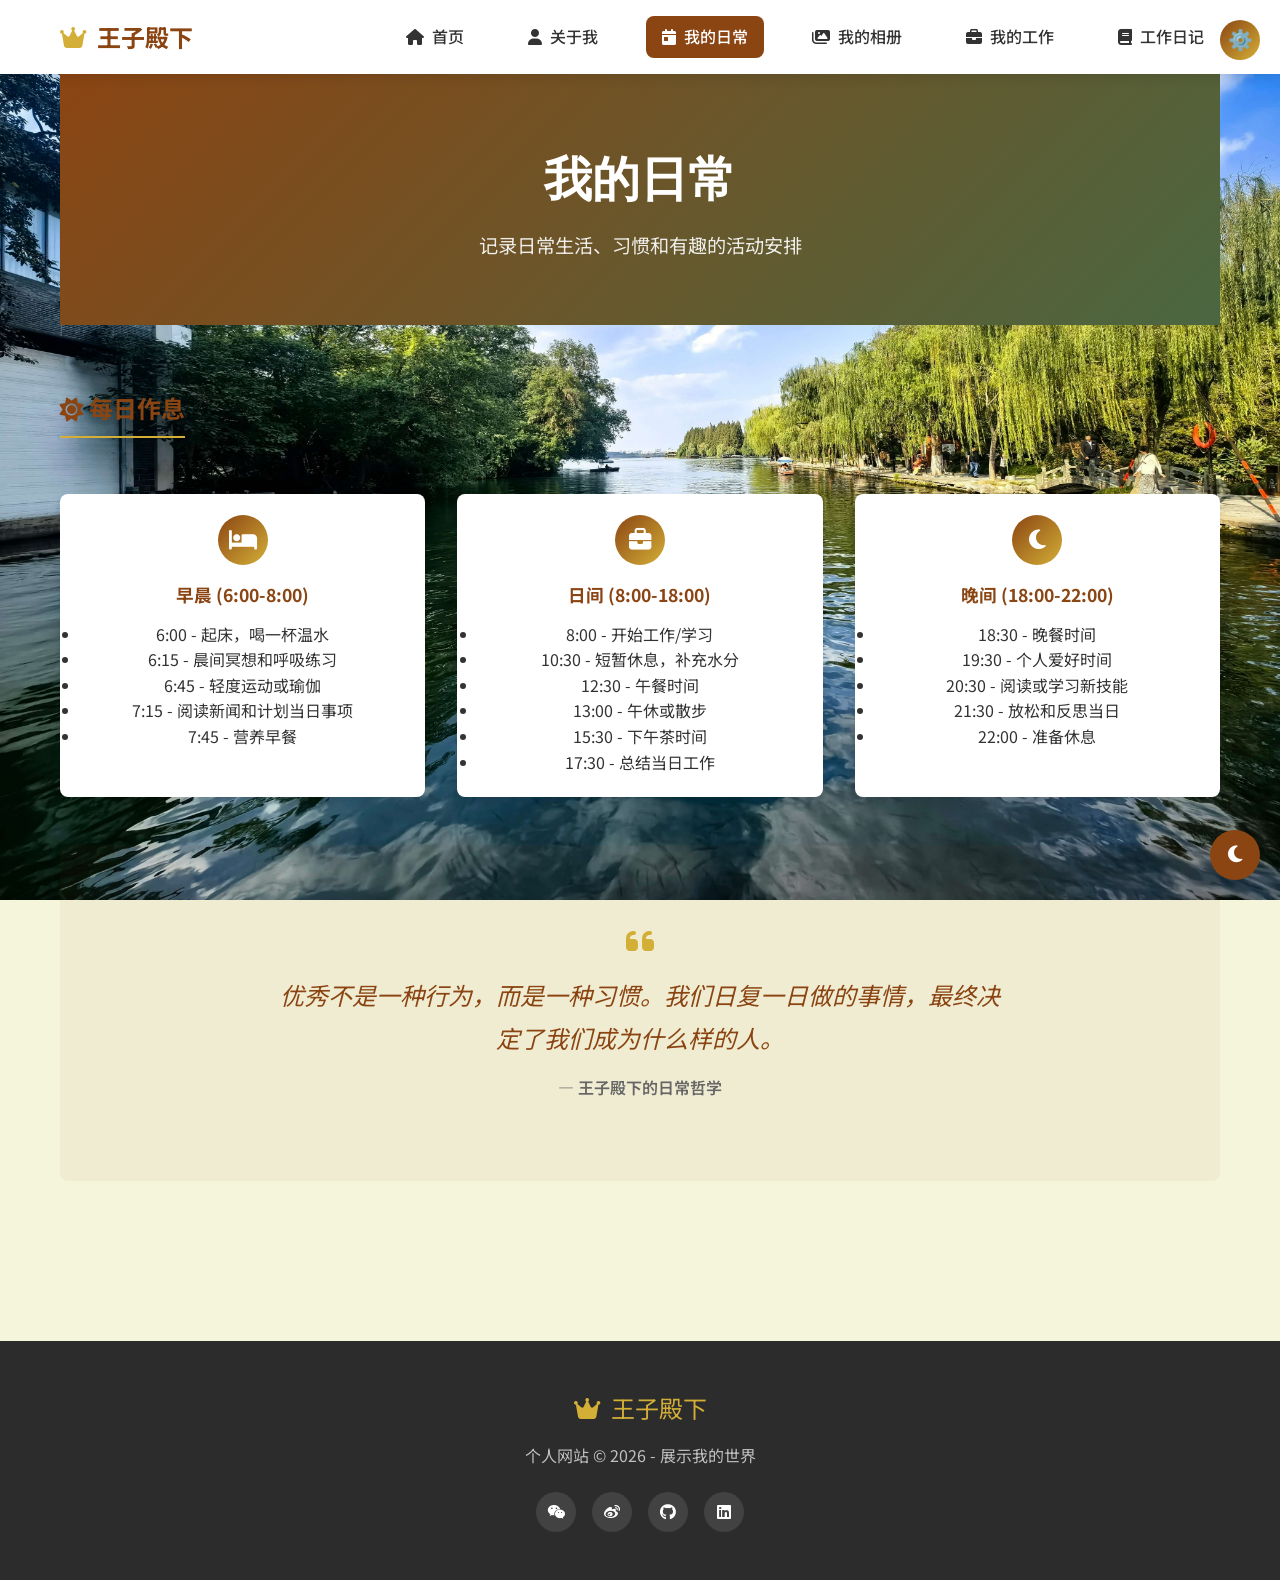
==== daily.html @ 0799f253 "Add files via upload" ====
<!DOCTYPE html>
<html lang="zh-CN">
<head>
    <meta charset="UTF-8">
    <meta name="viewport" content="width=device-width, initial-scale=1.0">
    <title>我的日常 - 王子殿下的个人网站</title>
    <link rel="stylesheet" href="css/style.css">
    <link rel="stylesheet" href="https://cdnjs.cloudflare.com/ajax/libs/font-awesome/6.4.0/css/all.min.css">
    <link href="https://fonts.googleapis.com/css2?family=Noto+Sans+SC:wght@300;400;500;700&family=Playfair+Display:wght@400;700&display=swap" rel="stylesheet">
    <style>
        .gear-btn { position: fixed; top: 20px; right: 20px; width: 40px; height: 40px; background: linear-gradient(135deg, #8B4513, #D4AF37); color: white; border: none; border-radius: 50%; cursor: pointer; font-size: 20px; z-index: 9999; }
        .settings-menu { position: fixed; top: 70px; right: 20px; background: white; border-radius: 8px; box-shadow: 0 5px 20px rgba(0,0,0,0.2); display: none; z-index: 10000; overflow: hidden; min-width: 180px; max-height: 500px; overflow-y: auto; }
        .settings-menu button { width: 100%; padding: 12px 15px; border: none; background: none; text-align: left; cursor: pointer; font-size: 14px; }
        .settings-menu button:hover { background: #f0f0f0; }
    </style>
</head>
<body>
    <nav class="navbar">
        <div class="nav-container">
            <div class="nav-brand"><i class="fas fa-crown"></i><span>王子殿下</span></div>
            <ul class="nav-menu">
                <li><a href="index.html"><i class="fas fa-home"></i> 首页</a></li>
                <li><a href="about.html"><i class="fas fa-user"></i> 关于我</a></li>
                <li><a href="daily.html" class="active"><i class="fas fa-calendar-day"></i> 我的日常</a></li>
                <li><a href="gallery.html"><i class="fas fa-images"></i> 我的相册</a></li>
                <li><a href="work.html"><i class="fas fa-briefcase"></i> 我的工作</a></li>
                <li><a href="work-diary.html"><i class="fas fa-book"></i> 工作日记</a></li>
            </ul>
        </div>
    </nav>

    <button class="gear-btn" id="gearBtn">⚙️</button>
    <div class="settings-menu" id="settingsMenu">
        <div style="padding:10px 15px; background:#8B4513; color:white;">🛠️ 开发者模式</div>
        <div style="padding:8px 0;">
            <button id="menuTextEdit"><span style="color:#4CAF50;">📝</span> 文本修改</button>
            <button id="menuBgSettings"><span style="color:#2196F3;">🎨</span> 背景设置</button>
            <button id="menuAvatarSettings"><span style="color:#FF9800;">👤</span> 头像设置</button>
            <button id="menuPhotoManage"><span style="color:#9C27B0;">🖼️</span> 照片管理</button>
            <button id="menuSiteInfo"><span style="color:#FF9800;">🏠</span> 站点信息</button>
            <button id="menuChangePassword"><span style="color:#FF9800;">🔐</span> 修改密码</button>
        </div>
        <div style="border-top:1px solid #eee; padding:8px 0;">
            <button id="menuFullEdit"><span style="color:#4CAF50;">🚀</span> 进入完整编辑模式</button>
        </div>
    </div>

    <div class="container">
        <header class="page-header">
            <div class="container">
                <h1>我的日常</h1>
                <p>记录日常生活、习惯和有趣的活动安排</p>
            </div>
        </header>

        <main class="container page-content">
            <section class="content-section">
                <h2><i class="fas fa-sun"></i> 每日作息</h2>
                <div class="features-grid" style="grid-template-columns: repeat(auto-fit, minmax(300px, 1fr));">
                    <div class="feature-card"><div class="feature-icon"><i class="fas fa-bed"></i></div><h3>早晨 (6:00-8:00)</h3><ul><li>6:00 - 起床，喝一杯温水</li><li>6:15 - 晨间冥想和呼吸练习</li><li>6:45 - 轻度运动或瑜伽</li><li>7:15 - 阅读新闻和计划当日事项</li><li>7:45 - 营养早餐</li></ul></div>
                    <div class="feature-card"><div class="feature-icon"><i class="fas fa-briefcase"></i></div><h3>日间 (8:00-18:00)</h3><ul><li>8:00 - 开始工作/学习</li><li>10:30 - 短暂休息，补充水分</li><li>12:30 - 午餐时间</li><li>13:00 - 午休或散步</li><li>15:30 - 下午茶时间</li><li>17:30 - 总结当日工作</li></ul></div>
                    <div class="feature-card"><div class="feature-icon"><i class="fas fa-moon"></i></div><h3>晚间 (18:00-22:00)</h3><ul><li>18:30 - 晚餐时间</li><li>19:30 - 个人爱好时间</li><li>20:30 - 阅读或学习新技能</li><li>21:30 - 放松和反思当日</li><li>22:00 - 准备休息</li></ul></div>
                </div>
            </section>

            <section class="quote-section">
                <blockquote><i class="fas fa-quote-left"></i><p>优秀不是一种行为，而是一种习惯。我们日复一日做的事情，最终决定了我们成为什么样的人。</p><cite>— 王子殿下的日常哲学</cite></blockquote>
            </section>
        </main>
    </div>

    <footer class="footer">
        <div class="footer-content">
            <div class="footer-brand"><i class="fas fa-crown"></i><span>王子殿下</span></div>
            <p class="footer-text">个人网站 © 2026 - 展示我的世界</p>
            <div class="footer-social"><a href="#" class="social-link"><i class="fab fa-weixin"></i></a><a href="#" class="social-link"><i class="fab fa-weibo"></i></a><a href="#" class="social-link"><i class="fab fa-github"></i></a><a href="#" class="social-link"><i class="fab fa-linkedin"></i></a></div>
        </div>
    </footer>

    <script src="js/script.js"></script>
    <script src="js/universal-settings.js"></script>
</body>
</html>
---- css/style.css ----
/* 基础样式重置 */
* {
    margin: 0;
    padding: 0;
    box-sizing: border-box;
}

:root {
    --primary-color: #8B4513; /* 皇家棕色 */
    --secondary-color: #D4AF37; /* 金色 */
    --accent-color: #4A6741; /* 深绿色 */
    --light-color: #F5F5DC; /* 米色 */
    --dark-color: #2C2C2C;
    --text-color: #333;
    --text-light: #666;
    --white: #FFFFFF;
    --shadow: 0 4px 12px rgba(0, 0, 0, 0.1);
    --transition: all 0.3s ease;
    --border-radius: 8px;
}

body {
    font-family: 'Noto Sans SC', sans-serif;
    line-height: 1.6;
    color: var(--text-color);
    background-color: var(--light-color);
    overflow-x: hidden;
}

.container {
    max-width: 1200px;
    margin: 0 auto;
    padding: 0 20px;
}

/* 导航栏样式 */
.navbar {
    background-color: var(--white);
    box-shadow: var(--shadow);
    position: sticky;
    top: 0;
    z-index: 1000;
    padding: 1rem 0;
}

.nav-container {
    max-width: 1200px;
    margin: 0 auto;
    padding: 0 20px;
    display: flex;
    justify-content: space-between;
    align-items: center;
}

.nav-brand {
    display: flex;
    align-items: center;
    gap: 10px;
    font-size: 1.5rem;
    font-weight: 700;
    color: var(--primary-color);
}

.nav-brand i {
    color: var(--secondary-color);
}

.nav-menu {
    display: flex;
    list-style: none;
    gap: 2rem;
}

.nav-menu a {
    text-decoration: none;
    color: var(--text-color);
    font-weight: 500;
    padding: 0.5rem 1rem;
    border-radius: var(--border-radius);
    transition: var(--transition);
    display: flex;
    align-items: center;
    gap: 8px;
}

.nav-menu a:hover {
    color: var(--primary-color);
    background-color: rgba(139, 69, 19, 0.1);
}

.nav-menu a.active {
    color: var(--white);
    background-color: var(--primary-color);
}

.nav-toggle {
    display: none;
    font-size: 1.5rem;
    cursor: pointer;
    color: var(--primary-color);
}

/* 英雄区域样式 */
.hero {
    background: linear-gradient(135deg, var(--primary-color) 0%, var(--accent-color) 100%);
    color: var(--white);
    padding: 5rem 0;
    text-align: center;
    position: relative;
    overflow: hidden;
}

.hero-content {
    position: relative;
    z-index: 2;
    max-width: 800px;
    margin: 0 auto;
    padding: 0 20px;
}

/* 英雄区域头像样式 */
.hero-avatar-container {
    display: flex;
    align-items: center;
    justify-content: flex-start; /* 改为左对齐 */
    gap: 3rem;
    flex-wrap: wrap;
    max-width: 900px; /* 增加最大宽度 */
    margin: 0 auto;
}

.hero-avatar {
    position: relative;
    width: 220px; /* 增大头像尺寸 */
    height: 220px;
    flex-shrink: 0;
    margin-left: 2rem !important; /* 向左平移1.5个身位：从0.5rem增加到2rem */
}

.hero-avatar img {
    width: 100%;
    height: 100%;
    border-radius: 50%;
    object-fit: cover;
    object-position: center 30%; /* 调整图片裁剪位置，让人头更突出 */
    border: 6px solid var(--white); /* 加粗边框 */
    box-shadow: 0 10px 30px rgba(0, 0, 0, 0.4); /* 增强阴影 */
    transition: var(--transition);
}

.hero-avatar img:hover {
    transform: scale(1.08); /* 增大悬停效果 */
    box-shadow: 0 15px 40px rgba(0, 0, 0, 0.5);
}

.avatar-crown {
    position: absolute;
    top: -20px; /* 调整位置 */
    right: -10px; /* 更靠右一些 */
    width: 60px; /* 增大皇冠尺寸 */
    height: 60px;
    background-color: var(--secondary-color);
    border-radius: 50%;
    display: flex;
    align-items: center;
    justify-content: center;
    color: var(--dark-color);
    font-size: 1.8rem; /* 增大图标 */
    border: 4px solid var(--white); /* 加粗边框 */
    box-shadow: 0 6px 20px rgba(0, 0, 0, 0.3);
    animation: crownFloat 3s ease-in-out infinite;
    cursor: pointer;
    z-index: 10;
}

.avatar-crown:hover {
    background-color: var(--primary-color);
    color: var(--white);
    transform: scale(1.15); /* 增强悬停效果 */
}

@keyframes crownFloat {
    0%, 100% { transform: translateY(0) rotate(0deg); }
    50% { transform: translateY(-10px) rotate(5deg); }
}

.avatar-tip {
    position: absolute;
    bottom: -40px;
    left: 0;
    right: 0;
    background-color: rgba(0, 0, 0, 0.8);
    color: var(--white);
    padding: 0.5rem;
    border-radius: var(--border-radius);
    font-size: 0.8rem;
    text-align: center;
    animation: fadeIn 0.5s ease;
    z-index: 5;
}

.crop-tip {
    position: absolute;
    bottom: -35px;
    left: 0;
    right: 0;
    background-color: rgba(212, 175, 55, 0.9);
    color: var(--dark-color);
    padding: 0.5rem;
    border-radius: var(--border-radius);
    font-size: 0.8rem;
    text-align: center;
    font-weight: 600;
    animation: slideUp 0.3s ease;
    z-index: 5;
    display: none;
}

@keyframes fadeIn {
    from { opacity: 0; }
    to { opacity: 1; }
}

@keyframes slideUp {
    from {
        opacity: 0;
        transform: translateY(10px);
    }
    to {
        opacity: 1;
        transform: translateY(0);
    }
}

.hero-text {
    flex: 1;
    min-width: 300px;
    text-align: left;
    padding-left: 1rem; /* 增加左边距 */
}

.hero h1 {
    font-family: 'Playfair Display', serif;
    font-size: 3.8rem; /* 增大标题 */
    margin-bottom: 1.2rem;
    text-shadow: 2px 2px 6px rgba(0, 0, 0, 0.4);
    line-height: 1.2;
}

.hero-subtitle {
    font-size: 1.3rem; /* 增大副标题 */
    margin-bottom: 2.5rem;
    opacity: 0.95;
    line-height: 1.6;
}

.hero-buttons {
    display: flex;
    gap: 1rem;
    justify-content: center;
    flex-wrap: wrap;
}

.btn {
    padding: 0.8rem 2rem;
    border-radius: 50px;
    text-decoration: none;
    font-weight: 600;
    transition: var(--transition);
    display: inline-flex;
    align-items: center;
    gap: 8px;
    border: 2px solid transparent;
}

.btn-primary {
    background-color: var(--secondary-color);
    color: var(--dark-color);
}

.btn-primary:hover {
    background-color: transparent;
    border-color: var(--secondary-color);
    color: var(--secondary-color);
    transform: translateY(-3px);
}

.btn-secondary {
    background-color: transparent;
    border: 2px solid var(--white);
    color: var(--white);
}

.btn-secondary:hover {
    background-color: var(--white);
    color: var(--primary-color);
    transform: translateY(-3px);
}

.hero-decoration {
    position: absolute;
    top: 0;
    left: 0;
    right: 0;
    bottom: 0;
    overflow: hidden;
    z-index: 1;
}

.decoration-circle {
    position: absolute;
    border-radius: 50%;
    background: rgba(255, 255, 255, 0.1);
}

.decoration-circle:nth-child(1) {
    width: 300px;
    height: 300px;
    top: -150px;
    right: -150px;
}

.decoration-circle:nth-child(2) {
    width: 200px;
    height: 200px;
    bottom: -100px;
    left: -100px;
}

.decoration-circle:nth-child(3) {
    width: 150px;
    height: 150px;
    top: 50%;
    left: 10%;
}

/* 主要内容区域 */
.intro-section {
    padding: 4rem 0;
}

.intro-section h2 {
    text-align: center;
    font-size: 2.5rem;
    margin-bottom: 1rem;
    color: var(--primary-color);
}

.intro-text {
    text-align: center;
    max-width: 800px;
    margin: 0 auto 3rem;
    font-size: 1.1rem;
    color: var(--text-light);
}

.features-grid {
    display: grid;
    grid-template-columns: repeat(auto-fit, minmax(250px, 1fr));
    gap: 2rem;
    margin-top: 2rem;
}

.feature-card {
    background: var(--white);
    padding: 1.33rem; /* 缩小1/3（原2rem） */
    border-radius: var(--border-radius);
    box-shadow: var(--shadow);
    transition: var(--transition);
    text-align: center;
    min-height: 180px; /* 添加最小高度保持一致性 */
}

.feature-card:hover {
    transform: translateY(-8px); /* 减小悬停效果 */
    box-shadow: 0 6px 20px rgba(0, 0, 0, 0.15);
}

.feature-icon {
    width: 50px; /* 缩小1/3（原70px） */
    height: 50px;
    background: linear-gradient(135deg, var(--primary-color), var(--secondary-color));
    border-radius: 50%;
    display: flex;
    align-items: center;
    justify-content: center;
    margin: 0 auto 1rem; /* 减小间距 */
    color: var(--white);
    font-size: 1.4rem; /* 缩小图标 */
}

.feature-card h3 {
    color: var(--primary-color);
    margin-bottom: 0.8rem; /* 减小间距 */
    font-size: 1.1rem; /* 缩小字体 */
}

.feature-card p {
    color: var(--text-light);
    margin-bottom: 1.2rem; /* 减小间距 */
    line-height: 1.5;
    font-size: 0.9rem; /* 缩小字体 */
}

.feature-link {
    color: var(--secondary-color);
    text-decoration: none;
    font-weight: 600;
    display: inline-flex;
    align-items: center;
    gap: 5px;
    transition: var(--transition);
}

.feature-link:hover {
    gap: 10px;
    color: var(--primary-color);
}

/* 引用区域 */
.quote-section {
    padding: 3rem 0;
    background-color: rgba(139, 69, 19, 0.05);
    border-radius: var(--border-radius);
    margin: 2rem 0;
}

blockquote {
    max-width: 800px;
    margin: 0 auto;
    padding: 2rem;
    text-align: center;
    position: relative;
}

blockquote i.fa-quote-left {
    font-size: 2rem;
    color: var(--secondary-color);
    margin-bottom: 1rem;
    display: block;
}

blockquote p {
    font-size: 1.5rem;
    font-style: italic;
    color: var(--primary-color);
    margin-bottom: 1rem;
    line-height: 1.8;
}

blockquote cite {
    color: var(--text-light);
    font-style: normal;
    font-weight: 600;
}

/* 页脚样式 */
.footer {
    background-color: var(--dark-color);
    color: var(--white);
    padding: 3rem 0;
    margin-top: 4rem;
}

.footer-content {
    max-width: 1200px;
    margin: 0 auto;
    padding: 0 20px;
    text-align: center;
}

.footer-brand {
    display: flex;
    align-items: center;
    justify-content: center;
    gap: 10px;
    font-size: 1.5rem;
    margin-bottom: 1rem;
    color: var(--secondary-color);
}

.footer-text {
    color: rgba(255, 255, 255, 0.7);
    margin-bottom: 1.5rem;
}

.footer-social {
    display: flex;
    justify-content: center;
    gap: 1rem;
}

.social-link {
    width: 40px;
    height: 40px;
    background-color: rgba(255, 255, 255, 0.1);
    border-radius: 50%;
    display: flex;
    align-items: center;
    justify-content: center;
    color: var(--white);
    text-decoration: none;
    transition: var(--transition);
}

.social-link:hover {
    background-color: var(--secondary-color);
    transform: translateY(-3px);
}

/* 页面特定样式 */
.page-header {
    background: linear-gradient(135deg, var(--primary-color) 0%, var(--accent-color) 100%);
    color: var(--white);
    padding: 4rem 0;
    text-align: center;
}

.page-header h1 {
    font-family: 'Playfair Display', serif;
    font-size: 3rem;
    margin-bottom: 1rem;
}

.page-header p {
    font-size: 1.2rem;
    opacity: 0.9;
    max-width: 600px;
    margin: 0 auto;
}

.page-content {
    padding: 4rem 0;
}

.content-section {
    margin-bottom: 3rem;
}

.content-section h2 {
    color: var(--primary-color);
    margin-bottom: 1.5rem;
    padding-bottom: 0.5rem;
    border-bottom: 2px solid var(--secondary-color);
    display: inline-block;
}

.content-section p {
    margin-bottom: 1rem;
    line-height: 1.8;
}

/* 相册样式 */
.gallery-grid {
    display: grid;
    grid-template-columns: repeat(auto-fill, minmax(250px, 1fr));
    gap: 1.5rem;
    margin-top: 2rem;
}

.gallery-item {
    position: relative;
    border-radius: var(--border-radius);
    overflow: hidden;
    box-shadow: var(--shadow);
    transition: var(--transition);
    aspect-ratio: 1;
}

.gallery-item:hover {
    transform: scale(1.05);
    box-shadow: 0 8px 25px rgba(0, 0, 0, 0.2);
}

.gallery-item img {
    width: 100%;
    height: 100%;
    object-fit: cover;
    transition: var(--transition);
}

.gallery-item:hover img {
    transform: scale(1.1);
}

.gallery-caption {
    position: absolute;
    bottom: 0;
    left: 0;
    right: 0;
    background: linear-gradient(transparent, rgba(0, 0, 0, 0.8));
    color: var(--white);
    padding: 1rem;
    transform: translateY(100%);
    transition: var(--transition);
}

.gallery-item:hover .gallery-caption {
    transform: translateY(0);
}

/* 照片墙文字标签样式 */
.gallery-item span {
    position: absolute;
    bottom: 0;
    left: 0;
    right: 0;
    background: linear-gradient(transparent, rgba(0, 0, 0, 0.8));
    color: var(--white);
    padding: 0.5rem 1rem;
    text-align: center;
    font-size: 0.9rem;
    font-weight: 500;
    opacity: 0.9;
    transition: var(--transition);
}

/* 工作日记样式 */
.diary-entry {
    background: var(--white);
    padding: 2rem;
    border-radius: var(--border-radius);
    box-shadow: var(--shadow);
    margin-bottom: 2rem;
    transition: var(--transition);
}

.diary-entry:hover {
    transform: translateY(-5px);
    box-shadow: 0 8px 25px rgba(0, 0, 0, 0.15);
}

.diary-date {
    color: var(--secondary-color);
    font-weight: 600;
    margin-bottom: 0.5rem;
    display: flex;
    align-items: center;
    gap: 8px;
}

.diary-title {
    color: var(--primary-color);
    margin-bottom: 1rem;
    font-size: 1.3rem;
}

.diary-content {
    color: var(--text-color);
    line-height: 1.8;
}

/* 响应式设计 */
@media (max-width: 768px) {
    .nav-menu {
        display: none;
        position: absolute;
        top: 100%;
        left: 0;
        right: 0;
        background-color: var(--white);
        flex-direction: column;
        padding: 1rem;
        box-shadow: var(--shadow);
    }
    
    .nav-menu.active {
        display: flex;
    }
    
    .nav-toggle {
        display: block;
    }
    
    .hero-avatar-container {
        flex-direction: column;
        gap: 2.5rem;
        text-align: center;
        justify-content: center; /* 移动端居中 */
    }
    
    .hero-avatar {
        width: 180px; /* 移动端保持较大尺寸 */
        height: 180px;
        margin-left: 1rem !important; /* 移动端适当左边距 */
    }
    
    .avatar-crown {
        width: 50px;
        height: 50px;
        font-size: 1.5rem;
        top: -15px;
        right: -10px;
    }
    
    .hero-text {
        text-align: center;
        min-width: auto;
        padding-left: 0; /* 移动端取消左边距 */
    }
    
    .hero h1 {
        font-size: 2.8rem; /* 移动端也保持较大字体 */
    }
    
    .hero-buttons {
        flex-direction: column;
        align-items: center;
    }
    
    .btn {
        width: 100%;
        max-width: 300px;
        justify-content: center;
    }
    
    .features-grid {
        grid-template-columns: 1fr;
    }
    
    .page-header h1 {
        font-size: 2.2rem;
    }
    
    blockquote p {
        font-size: 1.2rem;
    }
}

@media (max-width: 480px) {
    .hero h1 {
        font-size: 2rem;
    }
    
    .hero-subtitle {
        font-size: 1rem;
    }
    
    .intro-section h2 {
        font-size: 2rem;
    }
    
    .feature-card {
        padding: 1.5rem;
    }
}
/* 默认背景图片（首次访问或未设置时显示） */
body {
    background-image: url('../images/default-bg.jpg');
    background-size: cover;
    background-attachment: fixed;
    background-position: center;
}
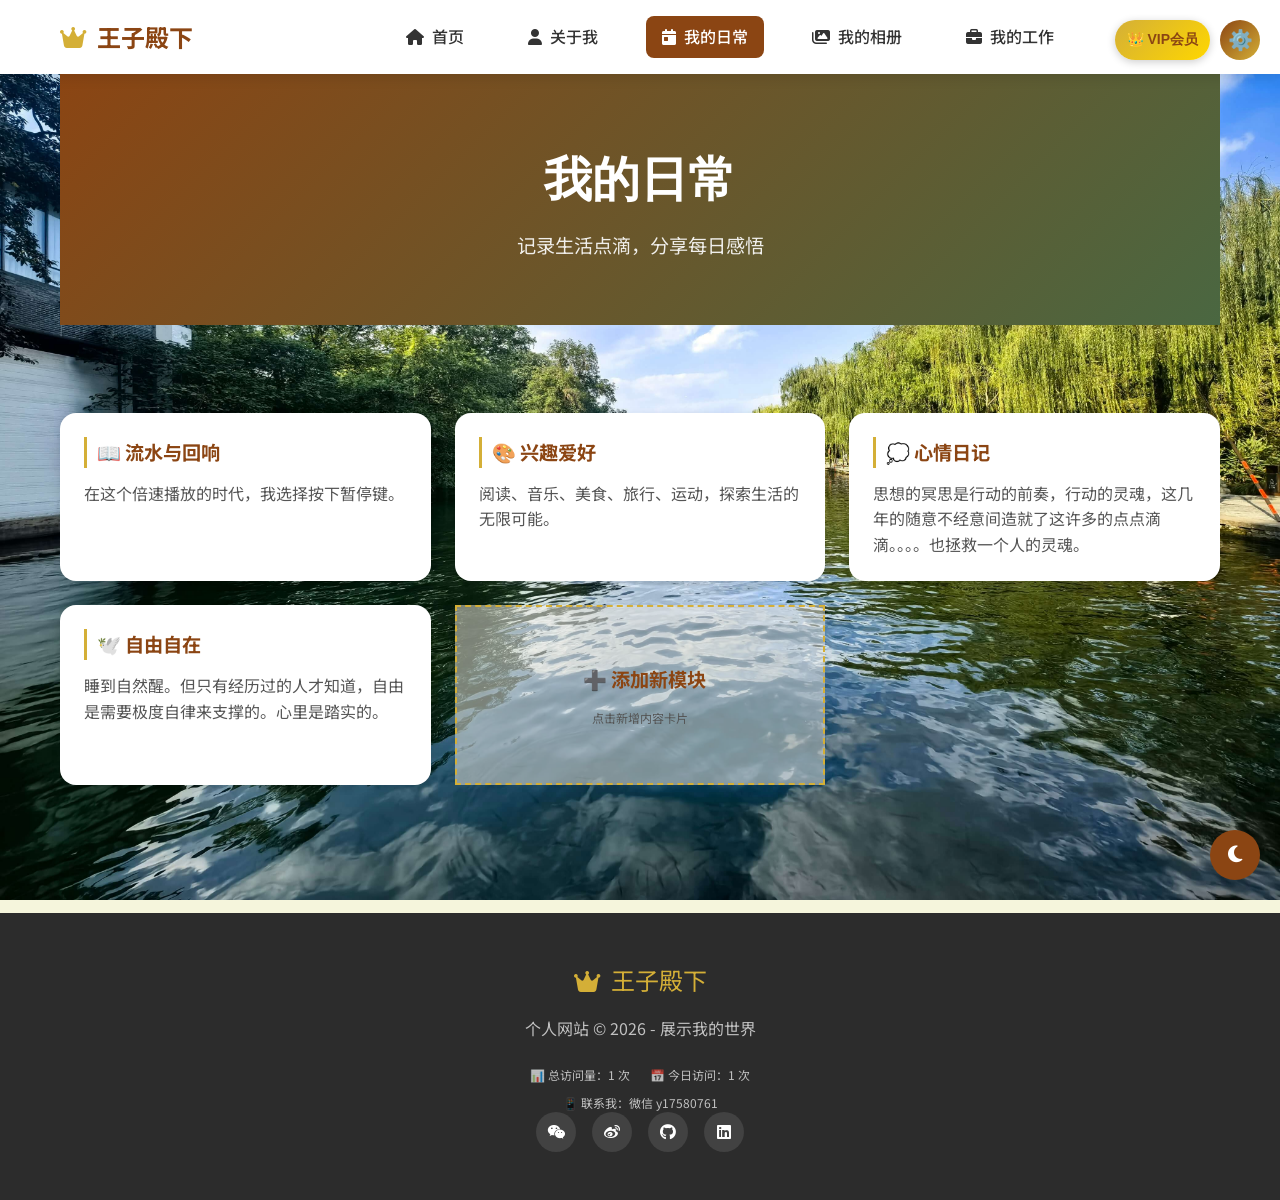
==== commit 98aea54c: "Add files via upload" ====
--- a/daily.html
+++ b/daily.html
@@ -1,83 +1,209 @@
-<!DOCTYPE html>
-<html lang="zh-CN">
-<head>
-    <meta charset="UTF-8">
-    <meta name="viewport" content="width=device-width, initial-scale=1.0">
-    <title>我的日常 - 王子殿下的个人网站</title>
-    <link rel="stylesheet" href="css/style.css">
-    <link rel="stylesheet" href="https://cdnjs.cloudflare.com/ajax/libs/font-awesome/6.4.0/css/all.min.css">
-    <link href="https://fonts.googleapis.com/css2?family=Noto+Sans+SC:wght@300;400;500;700&family=Playfair+Display:wght@400;700&display=swap" rel="stylesheet">
-    <style>
-        .gear-btn { position: fixed; top: 20px; right: 20px; width: 40px; height: 40px; background: linear-gradient(135deg, #8B4513, #D4AF37); color: white; border: none; border-radius: 50%; cursor: pointer; font-size: 20px; z-index: 9999; }
-        .settings-menu { position: fixed; top: 70px; right: 20px; background: white; border-radius: 8px; box-shadow: 0 5px 20px rgba(0,0,0,0.2); display: none; z-index: 10000; overflow: hidden; min-width: 180px; max-height: 500px; overflow-y: auto; }
-        .settings-menu button { width: 100%; padding: 12px 15px; border: none; background: none; text-align: left; cursor: pointer; font-size: 14px; }
-        .settings-menu button:hover { background: #f0f0f0; }
-    </style>
-</head>
-<body>
-    <nav class="navbar">
-        <div class="nav-container">
-            <div class="nav-brand"><i class="fas fa-crown"></i><span>王子殿下</span></div>
-            <ul class="nav-menu">
-                <li><a href="index.html"><i class="fas fa-home"></i> 首页</a></li>
-                <li><a href="about.html"><i class="fas fa-user"></i> 关于我</a></li>
-                <li><a href="daily.html" class="active"><i class="fas fa-calendar-day"></i> 我的日常</a></li>
-                <li><a href="gallery.html"><i class="fas fa-images"></i> 我的相册</a></li>
-                <li><a href="work.html"><i class="fas fa-briefcase"></i> 我的工作</a></li>
-                <li><a href="work-diary.html"><i class="fas fa-book"></i> 工作日记</a></li>
-            </ul>
-        </div>
-    </nav>
-
-    <button class="gear-btn" id="gearBtn">⚙️</button>
-    <div class="settings-menu" id="settingsMenu">
-        <div style="padding:10px 15px; background:#8B4513; color:white;">🛠️ 开发者模式</div>
-        <div style="padding:8px 0;">
-            <button id="menuTextEdit"><span style="color:#4CAF50;">📝</span> 文本修改</button>
-            <button id="menuBgSettings"><span style="color:#2196F3;">🎨</span> 背景设置</button>
-            <button id="menuAvatarSettings"><span style="color:#FF9800;">👤</span> 头像设置</button>
-            <button id="menuPhotoManage"><span style="color:#9C27B0;">🖼️</span> 照片管理</button>
-            <button id="menuSiteInfo"><span style="color:#FF9800;">🏠</span> 站点信息</button>
-            <button id="menuChangePassword"><span style="color:#FF9800;">🔐</span> 修改密码</button>
-        </div>
-        <div style="border-top:1px solid #eee; padding:8px 0;">
-            <button id="menuFullEdit"><span style="color:#4CAF50;">🚀</span> 进入完整编辑模式</button>
-        </div>
-    </div>
-
-    <div class="container">
-        <header class="page-header">
-            <div class="container">
-                <h1>我的日常</h1>
-                <p>记录日常生活、习惯和有趣的活动安排</p>
-            </div>
-        </header>
-
-        <main class="container page-content">
-            <section class="content-section">
-                <h2><i class="fas fa-sun"></i> 每日作息</h2>
-                <div class="features-grid" style="grid-template-columns: repeat(auto-fit, minmax(300px, 1fr));">
-                    <div class="feature-card"><div class="feature-icon"><i class="fas fa-bed"></i></div><h3>早晨 (6:00-8:00)</h3><ul><li>6:00 - 起床，喝一杯温水</li><li>6:15 - 晨间冥想和呼吸练习</li><li>6:45 - 轻度运动或瑜伽</li><li>7:15 - 阅读新闻和计划当日事项</li><li>7:45 - 营养早餐</li></ul></div>
-                    <div class="feature-card"><div class="feature-icon"><i class="fas fa-briefcase"></i></div><h3>日间 (8:00-18:00)</h3><ul><li>8:00 - 开始工作/学习</li><li>10:30 - 短暂休息，补充水分</li><li>12:30 - 午餐时间</li><li>13:00 - 午休或散步</li><li>15:30 - 下午茶时间</li><li>17:30 - 总结当日工作</li></ul></div>
-                    <div class="feature-card"><div class="feature-icon"><i class="fas fa-moon"></i></div><h3>晚间 (18:00-22:00)</h3><ul><li>18:30 - 晚餐时间</li><li>19:30 - 个人爱好时间</li><li>20:30 - 阅读或学习新技能</li><li>21:30 - 放松和反思当日</li><li>22:00 - 准备休息</li></ul></div>
-                </div>
-            </section>
-
-            <section class="quote-section">
-                <blockquote><i class="fas fa-quote-left"></i><p>优秀不是一种行为，而是一种习惯。我们日复一日做的事情，最终决定了我们成为什么样的人。</p><cite>— 王子殿下的日常哲学</cite></blockquote>
-            </section>
-        </main>
-    </div>
-
-    <footer class="footer">
-        <div class="footer-content">
-            <div class="footer-brand"><i class="fas fa-crown"></i><span>王子殿下</span></div>
-            <p class="footer-text">个人网站 © 2026 - 展示我的世界</p>
-            <div class="footer-social"><a href="#" class="social-link"><i class="fab fa-weixin"></i></a><a href="#" class="social-link"><i class="fab fa-weibo"></i></a><a href="#" class="social-link"><i class="fab fa-github"></i></a><a href="#" class="social-link"><i class="fab fa-linkedin"></i></a></div>
-        </div>
-    </footer>
-
-    <script src="js/script.js"></script>
-    <script src="js/universal-settings.js"></script>
-</body>
+<!DOCTYPE html>
+<html lang="zh-CN">
+<head>
+    <meta charset="UTF-8">
+    <meta name="viewport" content="width=device-width, initial-scale=1.0">
+    <title>我的日常 - 王子殿下的个人网站</title>
+    <link rel="stylesheet" href="css/style.css">
+    <link rel="stylesheet" href="https://cdnjs.cloudflare.com/ajax/libs/font-awesome/6.4.0/css/all.min.css">
+    <link href="https://fonts.googleapis.com/css2?family=Noto+Sans+SC:wght@300;400;500;700&family=Playfair+Display:wght@400;700&display=swap" rel="stylesheet">
+    <style>
+        .gear-btn { position: fixed; top: 20px; right: 20px; width: 40px; height: 40px; background: linear-gradient(135deg, #8B4513, #D4AF37); color: white; border: none; border-radius: 50%; cursor: pointer; font-size: 20px; z-index: 9999; }
+        .vip-btn { position: fixed; top: 20px; right: 70px; width: auto; padding: 0 12px; height: 40px; background: linear-gradient(135deg, #D4AF37, #FFD700); color: #8B4513; border: none; border-radius: 20px; cursor: pointer; font-size: 14px; font-weight: bold; z-index: 9999; display: flex; align-items: center; gap: 5px; box-shadow: 0 2px 8px rgba(0,0,0,0.2); }
+        .vip-btn:hover { transform: scale(1.05); background: linear-gradient(135deg, #FFD700, #FFC107); }
+        .settings-menu { position: fixed; top: 70px; right: 20px; background: white; border-radius: 8px; box-shadow: 0 5px 20px rgba(0,0,0,0.2); display: none; z-index: 10000; overflow: hidden; min-width: 180px; max-height: 500px; overflow-y: auto; }
+        .settings-menu button { width: 100%; padding: 12px 15px; border: none; background: none; text-align: left; cursor: pointer; font-size: 14px; }
+        .settings-menu button:hover { background: #f0f0f0; }
+        .cards-grid { display: grid; grid-template-columns: repeat(auto-fill, minmax(280px, 1fr)); gap: 1.5rem; margin-top: 1.5rem; }
+        .info-card { background: white; border-radius: 16px; padding: 1.5rem; box-shadow: 0 2px 8px rgba(0,0,0,0.1); transition: all 0.2s; position: relative; }
+        .info-card:hover { transform: translateY(-3px); box-shadow: 0 4px 15px rgba(0,0,0,0.15); }
+        .card-title { font-size: 1.2rem; font-weight: bold; color: #8B4513; margin-bottom: 0.8rem; border-left: 3px solid #D4AF37; padding-left: 10px; }
+        .card-content { color: #555; line-height: 1.6; }
+        .add-card { background: rgba(245,240,230,0.5); border: 2px dashed #D4AF37; display: flex; align-items: center; justify-content: center; flex-direction: column; cursor: pointer; min-height: 180px; }
+        .add-card .card-title { border-left: none; }
+        .footer-stats { margin-top: 1rem; font-size: 12px; opacity: 0.7; display: flex; justify-content: center; gap: 20px; flex-wrap: wrap; }
+        .wechat-contact { margin-top: 0.5rem; font-size: 12px; opacity: 0.7; }
+    </style>
+</head>
+<body>
+    <nav class="navbar">
+        <div class="nav-container">
+            <div class="nav-brand"><i class="fas fa-crown"></i><span>王子殿下</span></div>
+            <ul class="nav-menu">
+                <li><a href="index.html"><i class="fas fa-home"></i> 首页</a></li>
+                <li><a href="about.html"><i class="fas fa-user"></i> 关于我</a></li>
+                <li><a href="daily.html" class="active"><i class="fas fa-calendar-day"></i> 我的日常</a></li>
+                <li><a href="gallery.html"><i class="fas fa-images"></i> 我的相册</a></li>
+                <li><a href="work.html"><i class="fas fa-briefcase"></i> 我的工作</a></li>
+                <li><a href="work-diary.html"><i class="fas fa-book"></i> 我的日记</a></li>
+            </ul>
+            <div class="nav-toggle"><i class="fas fa-bars"></i></div>
+        </div>
+    </nav>
+
+    <button class="vip-btn" id="vipBtn">👑 VIP会员</button>
+    <button class="gear-btn" id="gearBtn">⚙️</button>
+    <div class="settings-menu" id="settingsMenu">
+        <div style="padding:10px 15px; background:#8B4513; color:white;">🛠️ 开发者模式</div>
+        <div style="padding:8px 0;">
+            <button id="menuTextEdit"><span style="color:#4CAF50;">📝</span> 文本修改</button>
+            <button id="menuBgSettings"><span style="color:#2196F3;">🎨</span> 背景设置</button>
+            <button id="menuAvatarSettings"><span style="color:#FF9800;">👤</span> 头像设置</button>
+            <button id="menuPhotoManage"><span style="color:#9C27B0;">🖼️</span> 照片管理</button>
+            <button id="menuSiteInfo"><span style="color:#FF9800;">🏠</span> 站点信息</button>
+            <button id="menuChangePassword"><span style="color:#FF9800;">🔐</span> 修改密码</button>
+        </div>
+        <div style="border-top:1px solid #eee; padding:8px 0;">
+            <button id="menuFullEdit"><span style="color:#4CAF50;">🚀</span> 进入完整编辑模式</button>
+        </div>
+    </div>
+
+    <div class="container">
+        <header class="page-header">
+            <div class="container">
+                <h1>我的日常</h1>
+                <p>记录生活点滴，分享每日感悟</p>
+            </div>
+        </header>
+
+        <main class="container page-content">
+            <div class="cards-grid" id="dailyCardsGrid">
+                <div class="info-card">
+                    <div class="card-title">📖 流水与回响</div>
+                    <div class="card-content">在这个倍速播放的时代，我选择按下暂停键。</div>
+                </div>
+                <div class="info-card">
+                    <div class="card-title">🎨 兴趣爱好</div>
+                    <div class="card-content">阅读、音乐、美食、旅行、运动，探索生活的无限可能。</div>
+                </div>
+                <div class="info-card">
+                    <div class="card-title">💭 心情日记</div>
+                    <div class="card-content">思想的冥思是行动的前奏，行动的灵魂，这几年的随意不经意间造就了这许多的点点滴滴。。。。也拯救一个人的灵魂。</div>
+                </div>
+                <div class="info-card">
+                    <div class="card-title">🕊️ 自由自在</div>
+                    <div class="card-content">睡到自然醒。但只有经历过的人才知道，自由是需要极度自律来支撑的。心里是踏实的。</div>
+                </div>
+                <div class="add-card" id="addDailyCard">
+                    <div class="card-title">➕ 添加新模块</div>
+                    <div class="card-content" style="font-size: 12px;">点击新增内容卡片</div>
+                </div>
+            </div>
+        </main>
+    </div>
+
+    <footer class="footer">
+        <div class="footer-content">
+            <div class="footer-brand"><i class="fas fa-crown"></i><span>王子殿下</span></div>
+            <p class="footer-text">个人网站 © 2026 - 展示我的世界</p>
+            <div class="footer-stats">
+                <span>📊 总访问量：<span id="totalPV">0</span> 次</span>
+                <span>📅 今日访问：<span id="todayPV">0</span> 次</span>
+            </div>
+            <div class="wechat-contact">📱 联系我：微信 y17580761</div>
+            <div class="footer-social">
+                <a href="#" class="social-link"><i class="fab fa-weixin"></i></a>
+                <a href="#" class="social-link"><i class="fab fa-weibo"></i></a>
+                <a href="#" class="social-link"><i class="fab fa-github"></i></a>
+                <a href="#" class="social-link"><i class="fab fa-linkedin"></i></a>
+            </div>
+        </div>
+    </footer>
+
+    <script src="js/script.js"></script>
+    <script src="js/universal-settings.js"></script>
+    <script>
+        // 来访统计
+        function updateStats() {
+            const today = new Date().toDateString();
+            let totalPV = localStorage.getItem('totalPV') || 0;
+            let lastDate = localStorage.getItem('lastVisitDate');
+            let todayPV = localStorage.getItem('todayPV') || 0;
+            if (lastDate !== today) { todayPV = 0; localStorage.setItem('lastVisitDate', today); }
+            totalPV = parseInt(totalPV) + 1;
+            todayPV = parseInt(todayPV) + 1;
+            localStorage.setItem('totalPV', totalPV);
+            localStorage.setItem('todayPV', todayPV);
+            document.getElementById('totalPV').innerText = totalPV;
+            document.getElementById('todayPV').innerText = todayPV;
+        }
+        updateStats();
+        
+        // 添加新模块
+        document.getElementById('addDailyCard').onclick = () => {
+            const newTitle = prompt('请输入模块标题：');
+            if (!newTitle) return;
+            const newContent = prompt('请输入模块内容：');
+            if (!newContent) return;
+            const cardsGrid = document.getElementById('dailyCardsGrid');
+            const addCard = document.getElementById('addDailyCard');
+            const newCard = document.createElement('div');
+            newCard.className = 'info-card';
+            newCard.innerHTML = `<div class="card-title">📌 ${newTitle}</div><div class="card-content">${newContent}</div>`;
+            cardsGrid.insertBefore(newCard, addCard);
+            alert('✅ 新模块已添加！');
+        };
+        
+        // VIP弹窗
+        document.getElementById('vipBtn').onclick = () => {
+            const modal = document.createElement('div');
+            modal.className = 'vip-modal';
+            modal.innerHTML = `
+                <div class="vip-content">
+                    <span class="vip-close">&times;</span>
+                    <h2>👑 VIP会员升级</h2>
+                    <div class="vip-price">💎 月费版：¥19元/月 &nbsp;&nbsp;|&nbsp;&nbsp; 💎 年费版：¥99元/年</div>
+                    <div class="vip-qrcodes">
+                        <div><img src="images/wechat.jpg" alt="微信收款码" onerror="this.style.display='none'"><p>微信支付</p></div>
+                        <div><img src="images/alipay.jpg" alt="支付宝收款码" onerror="this.style.display='none'"><p>支付宝支付</p></div>
+                    </div>
+                    <div style="font-size: 12px; color: #666;">📱 微信：y17580761 &nbsp;&nbsp;付款后联系我获取激活码</div>
+                    <input type="text" id="vipCode" class="vip-input" placeholder="请输入激活码">
+                    <button id="unlockVip" class="vip-unlock-btn">🔓 立即解锁</button>
+                </div>
+            `;
+            document.body.appendChild(modal);
+            modal.querySelector('.vip-close').onclick = () => modal.remove();
+            modal.querySelector('#unlockVip').onclick = () => {
+                const code = document.getElementById('vipCode').value;
+                if (code === 'VIP17580761') {
+                    localStorage.setItem('isPro', 'true');
+                    alert('✅ VIP解锁成功！刷新页面后所有功能可用！');
+                    modal.remove();
+                } else { alert('❌ 激活码错误！'); }
+            };
+        };
+        
+        // 密码保护
+        (function() {
+            const PASSWORD_KEY = 'site_password';
+            const DEFAULT_PASSWORD = '12345';
+            if (!localStorage.getItem(PASSWORD_KEY)) localStorage.setItem(PASSWORD_KEY, DEFAULT_PASSWORD);
+            const gearBtn = document.getElementById('gearBtn');
+            const menu = document.getElementById('settingsMenu');
+            if (gearBtn && menu) {
+                gearBtn.onclick = (e) => {
+                    e.stopPropagation();
+                    const lastAuth = sessionStorage.getItem('last_auth_time');
+                    if (lastAuth && (Date.now() - parseInt(lastAuth)) < 10 * 60 * 1000) { menu.style.display = 'block'; return; }
+                    const inputPwd = prompt('🔐 请输入密码：');
+                    if (inputPwd === localStorage.getItem(PASSWORD_KEY)) { sessionStorage.setItem('last_auth_time', Date.now()); menu.style.display = 'block'; }
+                    else alert('密码错误！');
+                };
+            }
+            const changePwdBtn = document.getElementById('menuChangePassword');
+            if (changePwdBtn) {
+                changePwdBtn.onclick = (e) => {
+                    e.stopPropagation();
+                    const oldPwd = prompt('请输入当前密码：');
+                    if (oldPwd !== localStorage.getItem(PASSWORD_KEY)) { alert('当前密码错误！'); return; }
+                    const newPwd = prompt('请输入新密码：');
+                    if (newPwd && newPwd.length > 0) { localStorage.setItem(PASSWORD_KEY, newPwd); alert('✅ 密码修改成功！'); }
+                    else alert('密码不能为空');
+                    menu.style.display = 'none';
+                };
+            }
+        })();
+    </script>
+</body>
 </html>
